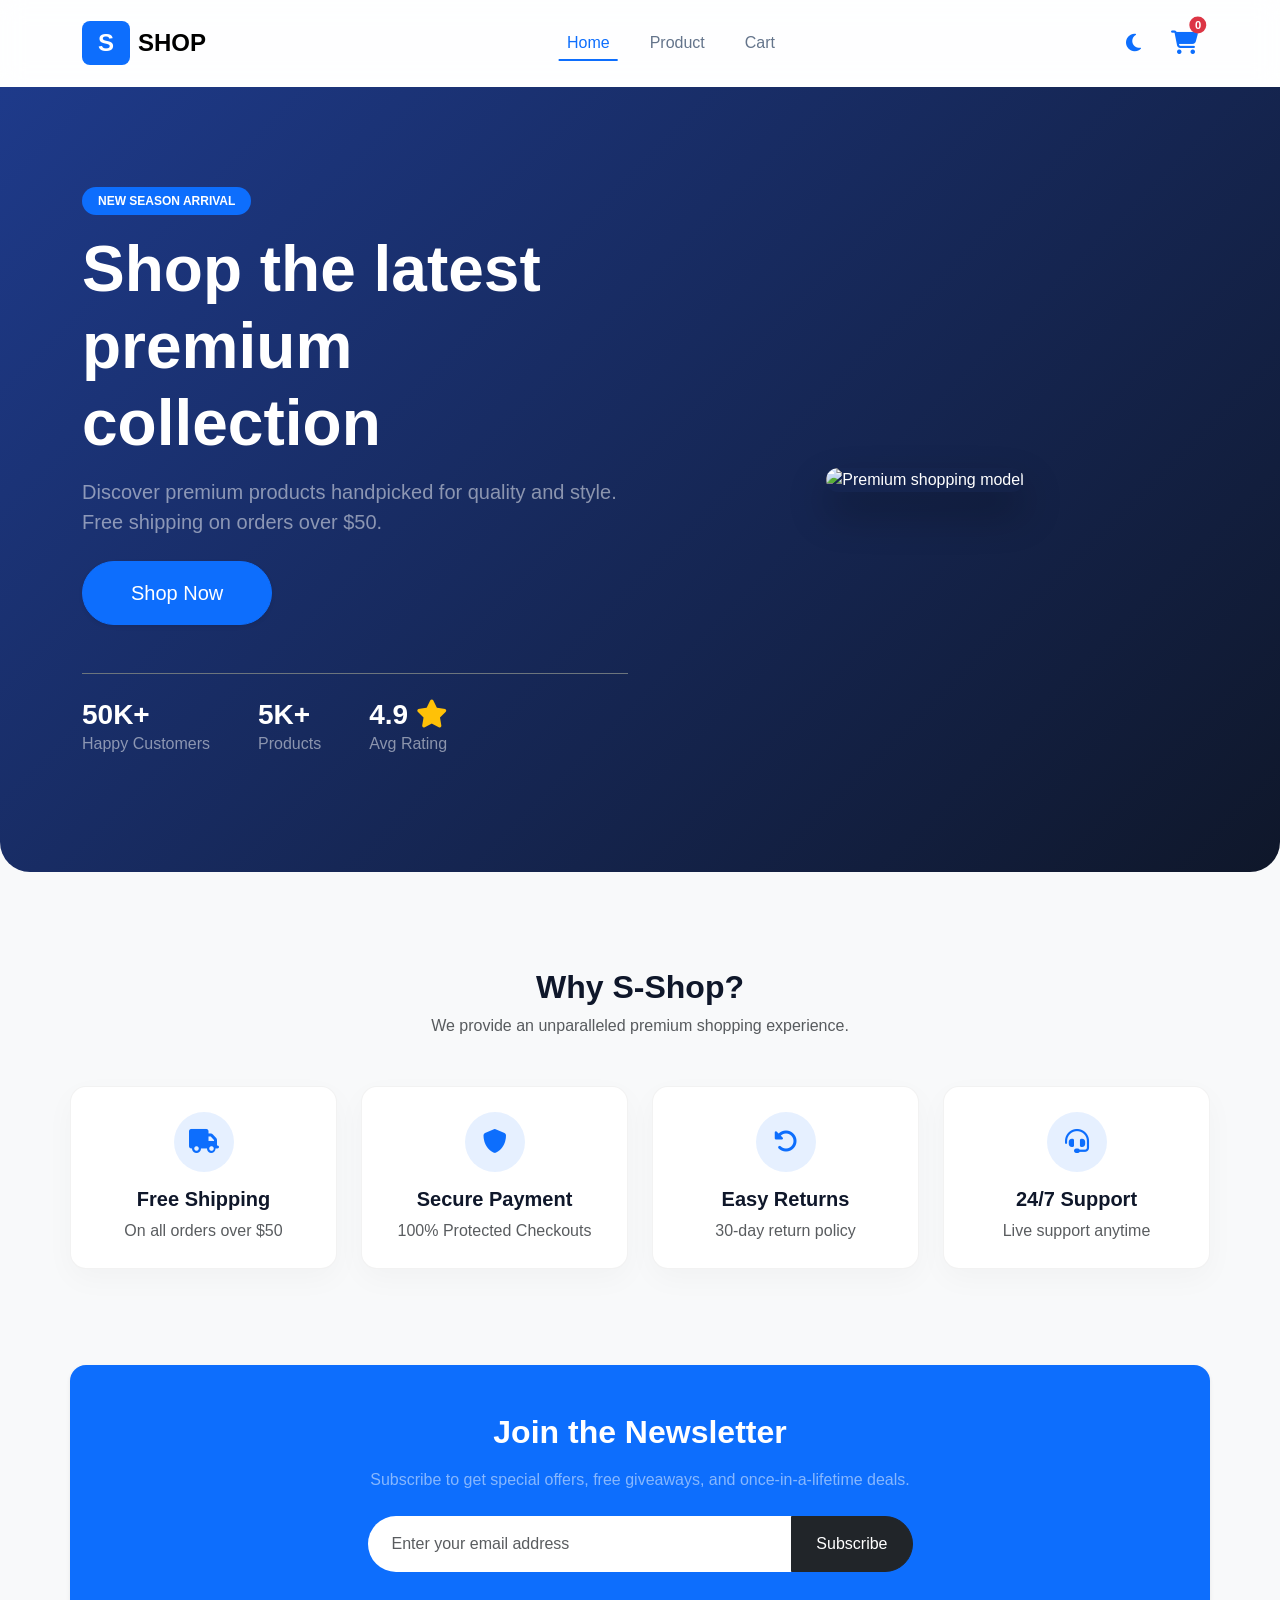
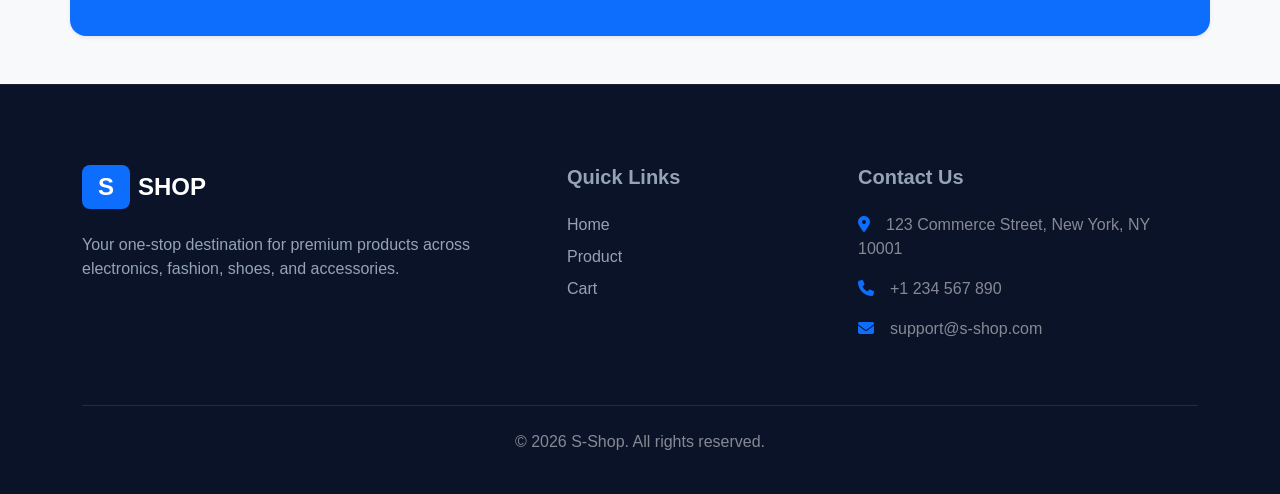
==== index.html @ fe16f3ae "Add files via upload" ====
<!DOCTYPE html>
<html lang="en">
<head>
    <meta charset="UTF-8">
    <meta name="viewport" content="width=device-width, initial-scale=1.0">
    <title>S-Shop | Home</title>
    <link rel="stylesheet" href="https://cdnjs.cloudflare.com/ajax/libs/font-awesome/6.7.2/css/all.min.css">
    <link rel="stylesheet" href="https://cdn.jsdelivr.net/npm/bootstrap@5.3.0/dist/css/bootstrap.min.css">
    <link rel="stylesheet" href="style.css">
</head>
<body>
    <nav class="navbar navbar-expand-lg py-3">
        <div class="container">
            <a class="navbar-brand d-flex align-items-center gap-2 fw-bold text-uppercase" href="index.html">
                <span class="fs-4 bg-primary text-white px-3 py-1 rounded-3">S</span>
                <span class="fs-4 logo-text">Shop</span>
            </a>
            <button class="navbar-toggler" type="button" data-bs-toggle="collapse" data-bs-target="#navContent">
                <span class="navbar-toggler-icon"></span>
            </button>
            <div class="collapse navbar-collapse" id="navContent">
                <div class="links d-flex gap-4 mx-auto my-3 my-lg-0">
                    <a href="index.html" class="active">Home</a>
                    <a href="product.html">Product</a>
                    <a href="cart.html">Cart</a>
                </div>
                <div class="d-flex align-items-center gap-4">
                    <button class="theme-toggle-btn text-primary" id="themeToggleBtn" aria-label="Toggle Theme">
                        <i class="fa-solid fa-moon"></i>
                    </button>
                    <a href="cart.html" class="position-relative text-primary fs-4">
                        <i class="fa-solid fa-cart-shopping"></i>
                        <span id="cart-badge" class="position-absolute top-0 start-100 translate-middle badge rounded-pill bg-danger badge-cart">0</span>
                    </a>
                </div>
            </div>
        </div>
    </nav>

    <main>
        <section id="intro-shop" class="d-flex align-items-center text-white">
            <div class="container">
                <div class="row align-items-center gy-5">
                    <div class="col-lg-6">
                        <span class="badge bg-primary px-3 py-2 mb-3 rounded-pill text-uppercase tracking-wide">New Season Arrival</span>
                        <h1 class="display-3 fw-bold mb-3">Shop the latest premium collection</h1>
                        <p class="text-white-50 fs-5 mb-4">Discover premium products handpicked for quality and style. Free shipping on orders over $50.</p>
                        <a href="product.html" class="btn btn-primary btn-lg rounded-pill px-5 py-3 text-capitalize shadow-sm">Shop Now</a>
                        <article class="about-shop d-flex gap-5 mt-5 pt-4 border-top border-secondary">
                            <div>
                                <h3 class="fw-bold text-white mb-0">50K+</h3>
                                <p class="text-white-50">Happy Customers</p>
                            </div>
                            <div>
                                <h3 class="fw-bold text-white mb-0">5K+</h3>
                                <p class="text-white-50">Products</p>
                            </div>
                            <div>
                                <h3 class="fw-bold text-white mb-0">4.9 <i class="fa-solid fa-star text-warning"></i></h3>
                                <p class="text-white-50">Avg Rating</p>
                            </div>
                        </article>
                    </div>
                    <div class="col-lg-6 text-center">
                        <img class="img-fluid" src="https://images.unsplash.com/photo-1483985988355-763728e1935b?w=500&h=500&fit=crop&auto=format" alt="Premium shopping model">
                    </div>
                </div>
            </div>
        </section>

        <section id="supported" class="container py-5 my-5">
            <div class="text-center mb-5">
                <h2 class="fw-bold">Why S-Shop?</h2>
                <p class="text-muted">We provide an unparalleled premium shopping experience.</p>
            </div>
            <div class="row g-4">
                <div class="col-md-3 col-sm-6">
                    <div class="feature-box">
                        <div class="feature-icon"><i class="fa-solid fa-truck"></i></div>
                        <h5 class="fw-bold">Free Shipping</h5>
                        <p class="text-muted mb-0">On all orders over $50</p>
                    </div>
                </div>
                <div class="col-md-3 col-sm-6">
                    <div class="feature-box">
                        <div class="feature-icon"><i class="fa-solid fa-shield"></i></div>
                        <h5 class="fw-bold">Secure Payment</h5>
                        <p class="text-muted mb-0">100% Protected Checkouts</p>
                    </div>
                </div>
                <div class="col-md-3 col-sm-6">
                    <div class="feature-box">
                        <div class="feature-icon"><i class="fa-solid fa-rotate-left"></i></div>
                        <h5 class="fw-bold">Easy Returns</h5>
                        <p class="text-muted mb-0">30-day return policy</p>
                    </div>
                </div>
                <div class="col-md-3 col-sm-6">
                    <div class="feature-box">
                        <div class="feature-icon"><i class="fa-solid fa-headset"></i></div>
                        <h5 class="fw-bold">24/7 Support</h5>
                        <p class="text-muted mb-0">Live support anytime</p>
                    </div>
                </div>
            </div>
        </section>

        <section class="container py-5 mb-5 text-center bg-primary text-white rounded-4 shadow-sm">
            <div class="row justify-content-center">
                <div class="col-lg-7">
                    <h2 class="fw-bold mb-3">Join the Newsletter</h2>
                    <p class="mb-4 text-white-50">Subscribe to get special offers, free giveaways, and once-in-a-lifetime deals.</p>
                    <div class="input-group mb-3 px-md-5">
                        <input type="email" class="form-control rounded-start-pill py-3 px-4 border-0" placeholder="Enter your email address" id="newsletter-input" required>
                        <button class="btn btn-dark rounded-end-pill px-4" type="button" id="subscribe-btn">Subscribe</button>
                    </div>
                </div>
            </div>
        </section>
    </main>

    <footer id="decs">
        <div class="container">
            <div class="row g-5">
                <div class="col-lg-5">
                    <div class="d-flex align-items-center gap-2 fw-bold text-uppercase mb-4">
                        <span class="fs-4 bg-primary text-white px-3 py-1 rounded-3">S</span>
                        <span class="fs-4 text-white">Shop</span>
                    </div>
                    <p style="color: #94a3b8;">Your one-stop destination for premium products across electronics, fashion, shoes, and accessories.</p>
                </div>
                <div class="col-md-3 col-lg-3">
                    <h5 class="fw-bold mb-4">Quick Links</h5>
                    <ul class="list-unstyled d-flex flex-column gap-2">
                        <li><a href="index.html">Home</a></li>
                        <li><a href="product.html">Product</a></li>
                        <li><a href="cart.html">Cart</a></li>
                    </ul>
                </div>
                <div class="col-md-4 col-lg-4">
                    <h5 class="fw-bold mb-4">Contact Us</h5>
                    <ul class="list-unstyled d-flex flex-column gap-3 text-white-50">
                        <li><i class="fa-solid fa-location-dot me-3 text-primary"></i>123 Commerce Street, New York, NY 10001</li>
                        <li><i class="fa-solid fa-phone me-3 text-primary"></i>+1 234 567 890</li>
                        <li><i class="fa-solid fa-envelope me-3 text-primary"></i>support@s-shop.com</li>
                    </ul>
                </div>
            </div>
            <hr class="mt-5 border-secondary">
            <div class="text-center text-white-50 mt-4">
                <p class="mb-0">&copy; 2026 S-Shop. All rights reserved.</p>
            </div>
        </div>
    </footer>

    <div class="toast-container" id="toastContainer"></div>

    <script src="https://cdn.jsdelivr.net/npm/bootstrap@5.3.0/dist/js/bootstrap.bundle.min.js"></script>
    <script src="script.js"></script>
</body>
</html>
---- style.css ----
/* --- Premium Theme Variables & Global Styles --- */
:root {
    --primary-color: #0d6efd;
    --primary-hover: #0b5ed7;
    --bg-light: #f8f9fa;
    --bg-dark: #0f172a;
    --card-bg-light: #ffffff;
    --card-bg-dark: #1e293b;
    --text-light: #0f172a;
    --text-dark: #f8f9fa;
    --border-glass: rgba(255, 255, 255, 0.125);
    --transition-smooth: all 0.3s cubic-bezier(0.4, 0, 0.2, 1);
}

body {
    font-family: -apple-system, BlinkMacSystemFont, "Segoe UI", Roboto, Helvetica, Arial, sans-serif;
    background-color: var(--bg-light);
    color: var(--text-light);
    transition: var(--transition-smooth);
    overflow-x: hidden;
}

/* Dark Mode classes toggled by JS */
body.dark-mode {
    background-color: var(--bg-dark);
    color: var(--text-dark);
}
body.dark-mode .card {
    background-color: var(--card-bg-dark);
    border-color: var(--border-glass);
    color: var(--text-dark);
}
body.dark-mode .modal-content {
    background-color: var(--card-bg-dark);
    color: var(--text-dark);
}
body.dark-mode nav {
    background: rgba(15, 23, 42, 0.85) !important;
}

/* Premium Navigation with Glassmorphism */
nav {
    position: sticky;
    top: 0;
    z-index: 1000;
    background: rgba(255, 255, 255, 0.85);
    backdrop-filter: blur(12px);
    -webkit-backdrop-filter: blur(12px);
    border-bottom: 1px solid var(--border-glass);
    transition: var(--transition-smooth);
}

nav .links a {
    color: #64748b;
    text-decoration: none;
    font-weight: 500;
    transition: var(--transition-smooth);
    position: relative;
    padding: 0.25rem 0.5rem;
}

nav .links a:hover, nav .links a.active {
    color: var(--primary-color) !important;
}

nav .links a::after {
    content: '';
    position: absolute;
    bottom: -2px;
    left: 50%;
    width: 0;
    height: 2px;
    background: var(--primary-color);
    transition: var(--transition-smooth);
    transform: translateX(-50%);
}

nav .links a:hover::after, nav .links a.active::after {
    width: 100%;
}

/* Theme Switcher Button */
.theme-toggle-btn {
    background: none;
    border: none;
    cursor: pointer;
    font-size: 1.25rem;
    transition: var(--transition-smooth);
}

/* Badge animation */
.badge-cart {
    font-size: 0.7rem;
    padding: 0.25em 0.5em;
    transform: translate(-30%, -30%);
}

/* Premium Hero Section */
#intro-shop {
    position: relative;
    padding: 100px 0;
    background: linear-gradient(135deg, #1e3a8a, #0f172a);
    border-radius: 0 0 30px 30px;
    overflow: hidden;
}

#intro-shop img {
    border-radius: 20px;
    box-shadow: 0 20px 40px rgba(0,0,0,0.3);
    transition: var(--transition-smooth);
}

#intro-shop img:hover {
    transform: scale(1.03) translateY(-10px);
}

/* Features/Supported Section */
#supported {
    background: transparent;
    padding: 60px 0;
}

.feature-box {
    background: var(--card-bg-light);
    border-radius: 16px;
    padding: 25px;
    box-shadow: 0 10px 30px rgba(0,0,0,0.03);
    transition: var(--transition-smooth);
    text-align: center;
    border: 1px solid rgba(0,0,0,0.05);
}

body.dark-mode .feature-box {
    background: var(--card-bg-dark);
    border-color: var(--border-glass);
}

.feature-box:hover {
    transform: translateY(-5px);
    box-shadow: 0 15px 35px rgba(0,0,0,0.08);
}

.feature-icon {
    width: 60px;
    height: 60px;
    line-height: 60px;
    background: rgba(13, 110, 253, 0.1);
    color: var(--primary-color);
    border-radius: 50%;
    font-size: 1.5rem;
    margin: 0 auto 15px;
}

/* Toast Notification Styles */
.toast-container {
    position: fixed;
    bottom: 20px;
    right: 20px;
    z-index: 9999;
}

.custom-toast {
    background: rgba(15, 23, 42, 0.9);
    backdrop-filter: blur(10px);
    color: #fff;
    padding: 12px 24px;
    border-radius: 10px;
    margin-top: 10px;
    box-shadow: 0 10px 25px rgba(0,0,0,0.2);
    display: flex;
    align-items: center;
    gap: 10px;
    animation: slideInUp 0.3s cubic-bezier(0.4, 0, 0.2, 1);
    border-left: 4px solid var(--primary-color);
}

@keyframes slideInUp {
    from { transform: translateY(100px); opacity: 0; }
    to { transform: translateY(0); opacity: 1; }
}

/* Footer Section */
#decs {
    background: #0b1329;
    color: #94a3b8;
    padding: 80px 0 40px;
    border-top: 1px solid rgba(255,255,255,0.05);
}
#decs h3 { color: #f8fafc; }
#decs a {
    color: #94a3b8;
    text-decoration: none;
    transition: var(--transition-smooth);
}
#decs a:hover {
    color: var(--primary-color);
    padding-left: 5px;
}
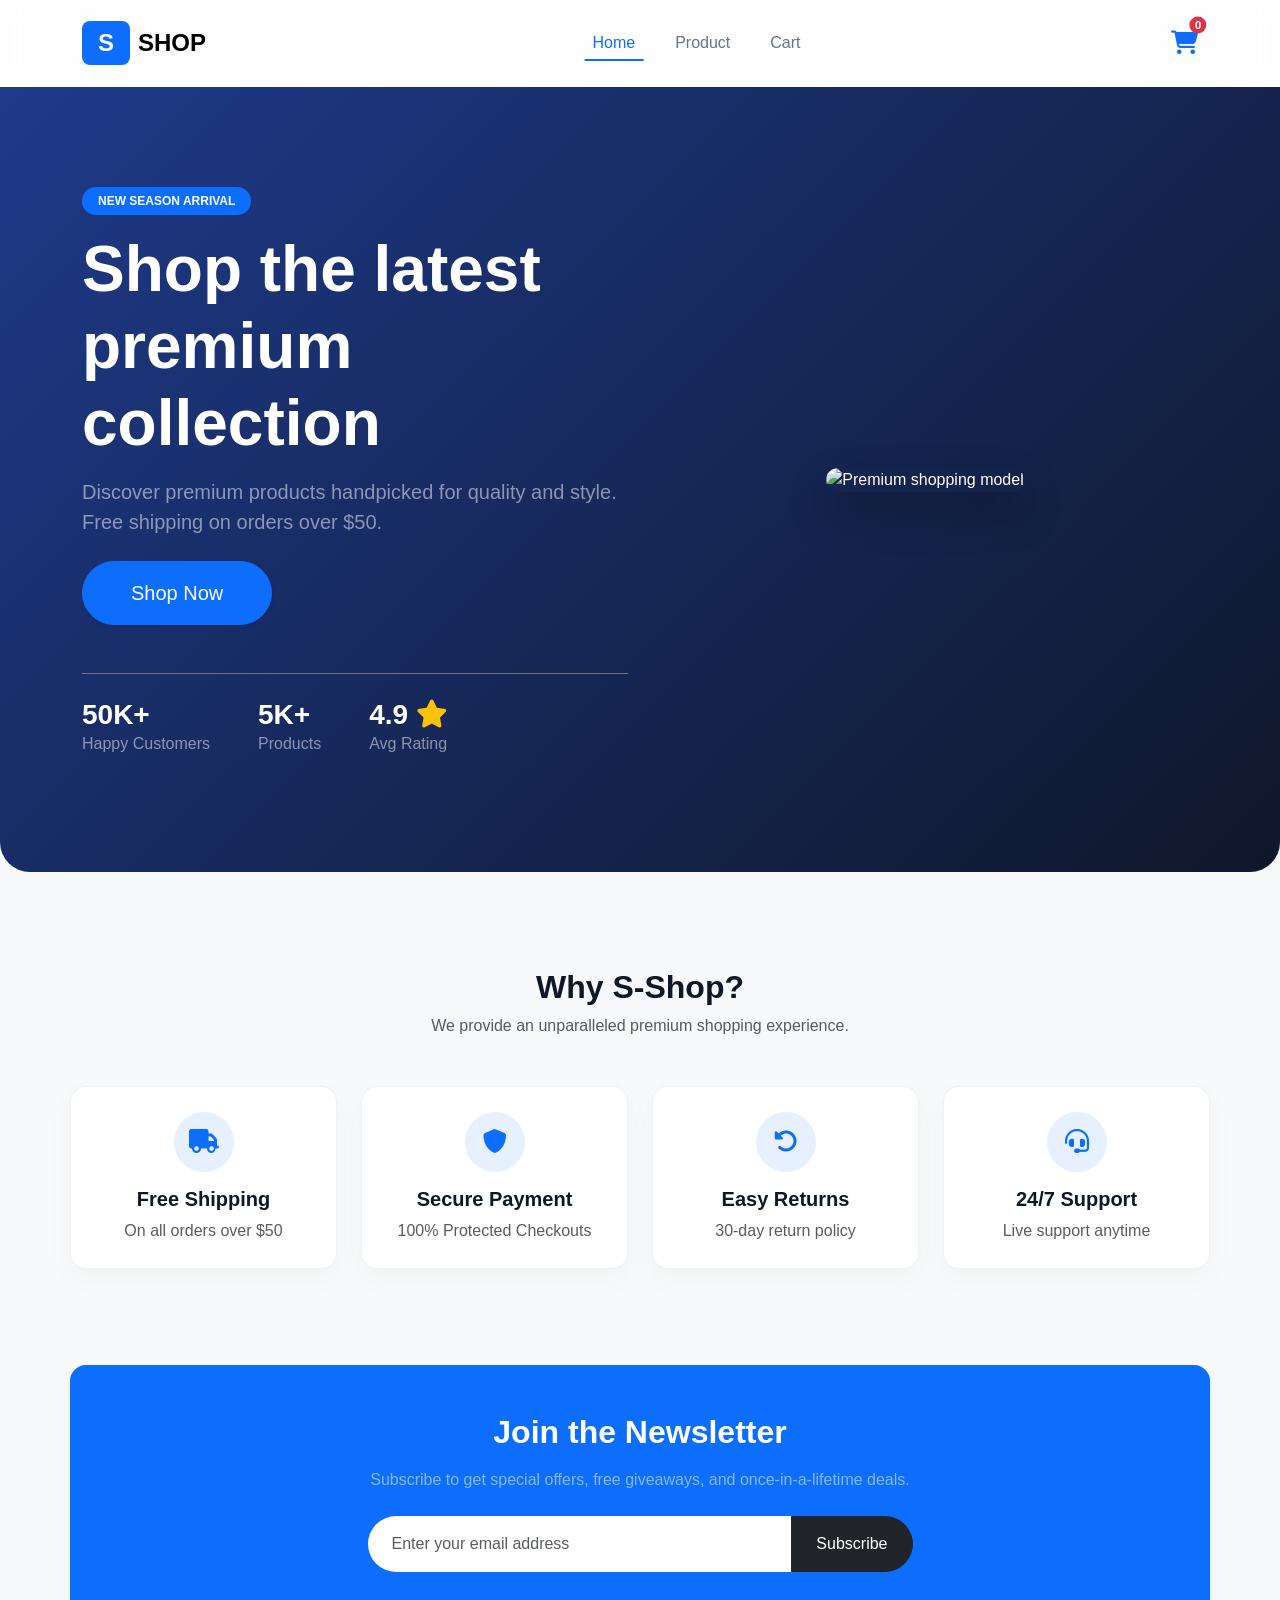
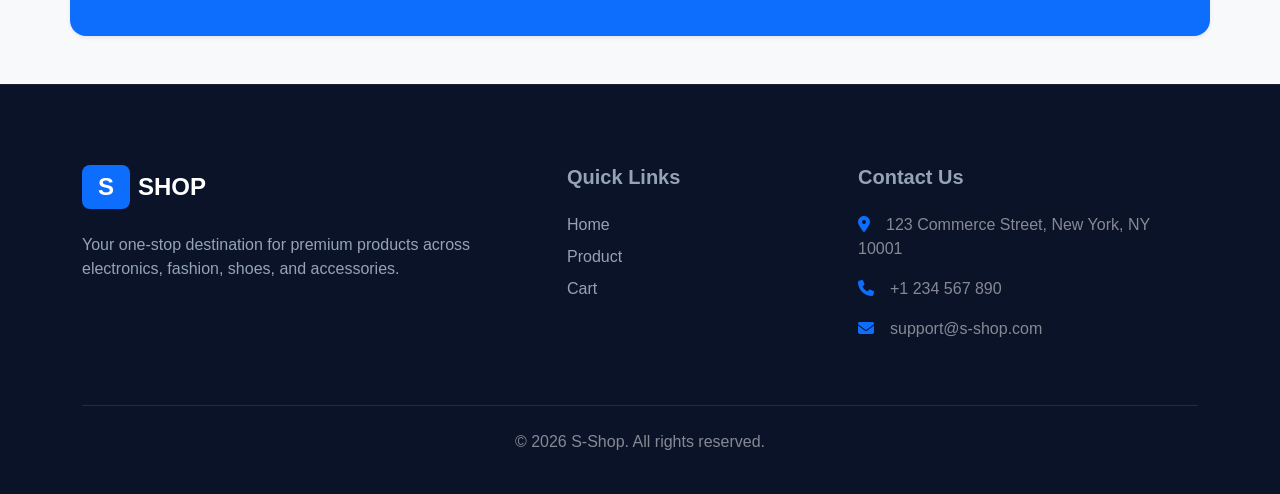
==== commit 25c210ab: "Update index.html" ====
--- a/index.html
+++ b/index.html
@@ -24,10 +24,6 @@
                     <a href="product.html">Product</a>
                     <a href="cart.html">Cart</a>
                 </div>
-                <div class="d-flex align-items-center gap-4">
-                    <button class="theme-toggle-btn text-primary" id="themeToggleBtn" aria-label="Toggle Theme">
-                        <i class="fa-solid fa-moon"></i>
-                    </button>
                     <a href="cart.html" class="position-relative text-primary fs-4">
                         <i class="fa-solid fa-cart-shopping"></i>
                         <span id="cart-badge" class="position-absolute top-0 start-100 translate-middle badge rounded-pill bg-danger badge-cart">0</span>
@@ -158,4 +154,4 @@
     <script src="https://cdn.jsdelivr.net/npm/bootstrap@5.3.0/dist/js/bootstrap.bundle.min.js"></script>
     <script src="script.js"></script>
 </body>
-</html>+</html>
